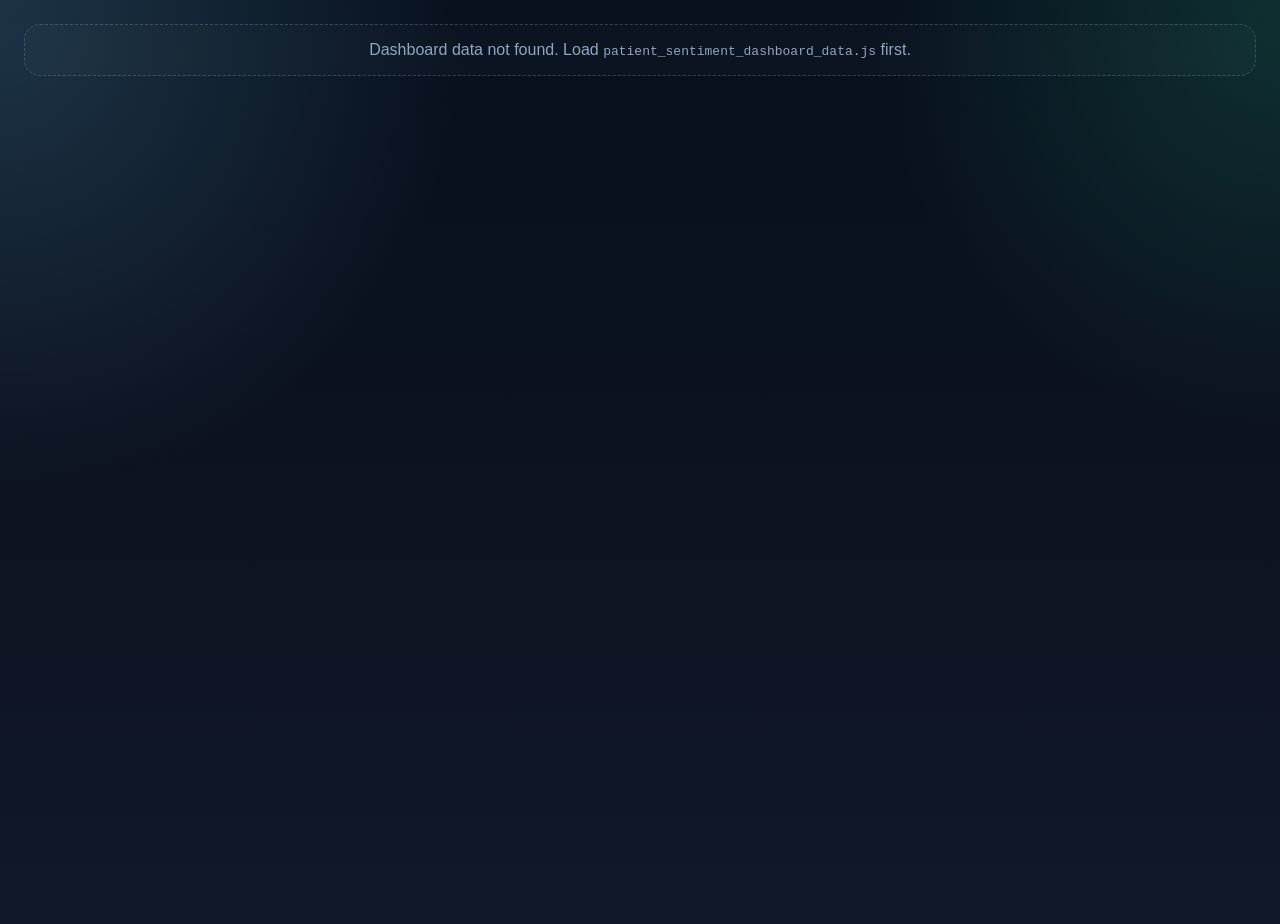
==== sentiment analysis v3/index.html @ 159002b5 "Add Netlify-ready patient sentiment dashboard" ====
<!doctype html>
<html lang="en">
<head>
  <meta charset="utf-8" />
  <meta name="viewport" content="width=device-width, initial-scale=1" />
  <title>Patient Sentiment Dashboard</title>
  <link rel="stylesheet" href="styles.css" />
</head>
<body>
  <main class="app-shell">
    <section class="hero">
      <div class="hero-copy">
        <div class="eyebrow">Netlify-ready static app</div>
        <h1>Patient Sentiment Dashboard</h1>
        <p>
          Explore classified feedback, compare sentiment mix by hospital, and click a top sentiment driver
          to filter the comments underneath.
        </p>
      </div>
      <div class="hero-stats">
        <div class="stat">
          <span>Feedbacks</span>
          <strong id="kpiFeedbacks">0</strong>
        </div>
        <div class="stat">
          <span>Sentiments</span>
          <strong id="kpiSentiments">0</strong>
        </div>
        <div class="stat">
          <span>Positive</span>
          <strong id="kpiPositive">0%</strong>
        </div>
        <div class="stat">
          <span>Negative</span>
          <strong id="kpiNegative">0%</strong>
        </div>
      </div>
    </section>

    <section class="panel filters">
      <div class="panel-head">
        <div>
          <h2>Filters</h2>
          <p>Use these controls to narrow the data before reviewing drivers and comments.</p>
        </div>
      </div>
      <div class="filter-grid">
        <label>
          Hospital
          <select id="hospitalFilter"></select>
        </label>
        <label>
          Source
          <select id="sourceFilter"></select>
        </label>
        <label>
          Sentiment
          <select id="polarityFilter"></select>
        </label>
        <label>
          Patient Type
          <select id="patientTypeFilter"></select>
        </label>
        <label>
          Minimum Confidence
          <input id="confidenceFilter" type="range" min="0" max="100" value="90" />
          <div class="range-row">
            <span>0%</span>
            <strong id="confidenceValue">90%</strong>
            <span>100%</span>
          </div>
        </label>
      </div>
    </section>

    <section class="grid-2">
      <section class="panel">
        <div class="panel-head">
          <div>
            <h2>Sentiment Breakdown</h2>
            <p>Current filtered view split into positive, negative, and neutral sentiment.</p>
          </div>
        </div>
        <div class="donut-wrap">
          <div class="donut" id="donutChart">
            <div class="donut-center">
              <strong id="donutValue">0%</strong>
              <span id="donutLabel">Positive share</span>
            </div>
          </div>
          <div class="bars">
            <div class="bar-row">
              <span>Positive</span>
              <div class="bar"><div id="posBar"></div></div>
              <strong id="posLabel">0%</strong>
            </div>
            <div class="bar-row">
              <span>Negative</span>
              <div class="bar"><div id="negBar"></div></div>
              <strong id="negLabel">0%</strong>
            </div>
            <div class="bar-row">
              <span>Neutral</span>
              <div class="bar"><div id="neuBar"></div></div>
              <strong id="neuLabel">0%</strong>
            </div>
          </div>
        </div>
      </section>

      <section class="panel">
        <div class="panel-head split">
          <div>
            <h2>Snapshot</h2>
            <p>Useful summary for the currently filtered data.</p>
          </div>
          <button id="clearDriver" class="ghost-btn" type="button">Clear Driver Filter</button>
        </div>
        <div class="snapshot-grid">
          <div class="snapshot">
            <span>Dominant tone</span>
            <strong id="dominantTone">-</strong>
          </div>
          <div class="snapshot">
            <span>Visible hospitals</span>
            <strong id="visibleHospitals">0</strong>
          </div>
          <div class="snapshot">
            <span>Visible sources</span>
            <strong id="visibleSources">0</strong>
          </div>
          <div class="snapshot">
            <span>Visible comments</span>
            <strong id="visibleComments">0</strong>
          </div>
        </div>
      </section>
    </section>

    <section class="panel">
      <div class="panel-head split">
        <div>
          <h2>Hospital Sentiment Breakdown</h2>
          <p>Sorted by the number of visible sentiment rows for each hospital.</p>
        </div>
      </div>
      <div id="hospitalBreakdown" class="list"></div>
    </section>

    <section class="panel">
      <div class="panel-head">
        <div>
          <h2>Top Sentiment Drivers</h2>
          <p>Click a driver to filter the classified comments below.</p>
        </div>
      </div>
      <div class="driver-grid">
        <div>
          <h3>Positive</h3>
          <div id="topPositive" class="driver-list"></div>
        </div>
        <div>
          <h3>Negative</h3>
          <div id="topNegative" class="driver-list"></div>
        </div>
      </div>
    </section>

    <section class="panel">
      <div class="panel-head split">
        <div>
          <h2>Classified Patient Comments</h2>
          <p id="commentNote">Showing non-overall-positive comments with confidence 90% or higher.</p>
        </div>
        <div class="chips">
          <span class="chip" id="activeDriverChip">No driver selected</span>
        </div>
      </div>
      <div id="commentsList" class="comments"></div>
    </section>
  </main>

  <script src="patient_sentiment_dashboard_data.js"></script>
  <script src="script.js"></script>
</body>
</html>
---- sentiment analysis v3/styles.css ----
:root{
  --bg:#0c1220;
  --bg2:#111a2e;
  --panel:rgba(15, 23, 42, .82);
  --panel-2:#17223a;
  --line:rgba(148, 163, 184, .16);
  --text:#edf4ff;
  --muted:#91a4c4;
  --brand:#7dd3fc;
  --brand-2:#34d399;
  --danger:#fb7185;
  --warning:#fbbf24;
  --shadow:0 20px 60px rgba(0, 0, 0, .32);
  --radius:22px;
}
*{box-sizing:border-box}
html,body{margin:0;min-height:100%;font-family:Inter,Segoe UI,Arial,sans-serif;color:var(--text);background:
  radial-gradient(circle at top left, rgba(125,211,252,.18), transparent 30%),
  radial-gradient(circle at top right, rgba(52,211,153,.16), transparent 26%),
  linear-gradient(180deg, #07101d 0%, #0c1220 46%, #111827 100%);}
body{min-height:100vh}
.app-shell{max-width:1500px;margin:0 auto;padding:24px;display:grid;gap:16px}
.hero,.panel{background:var(--panel);border:1px solid var(--line);border-radius:var(--radius);box-shadow:var(--shadow);backdrop-filter:blur(12px)}
.hero{padding:28px;display:grid;grid-template-columns:1.2fr .8fr;gap:20px;align-items:start;overflow:hidden;position:relative}
.hero::after{content:"";position:absolute;right:-90px;top:-90px;width:260px;height:260px;border-radius:50%;background:radial-gradient(circle, rgba(125,211,252,.15), transparent 66%)}
.eyebrow{display:inline-flex;align-items:center;gap:8px;padding:8px 12px;border-radius:999px;background:rgba(125,211,252,.12);border:1px solid rgba(125,211,252,.18);color:var(--brand);font-size:12px;letter-spacing:.08em;text-transform:uppercase}
h1{margin:14px 0 8px;font-size:clamp(30px,5vw,58px);line-height:1.02;letter-spacing:-.05em}
.hero-copy p,.panel-head p{margin:0;color:var(--muted);line-height:1.6}
.hero-stats{display:grid;grid-template-columns:repeat(2,minmax(0,1fr));gap:12px}
.stat,.snapshot{padding:16px;border:1px solid var(--line);border-radius:18px;background:linear-gradient(180deg, rgba(255,255,255,.04), rgba(255,255,255,.02))}
.stat span,.snapshot span{display:block;color:var(--muted);font-size:12px;text-transform:uppercase;letter-spacing:.06em;margin-bottom:8px}
.stat strong,.snapshot strong{font-size:28px;letter-spacing:-.05em}
.panel{padding:18px}
.panel-head{display:flex;justify-content:space-between;gap:12px;align-items:flex-start;margin-bottom:14px}
.panel-head.split{align-items:center}
.panel h2{margin:0;font-size:20px;letter-spacing:-.03em}
.panel h3{margin:0 0 12px;font-size:15px;color:#dbe7ff}
.grid-2{display:grid;grid-template-columns:1.15fr .85fr;gap:16px}
.filter-grid{display:grid;grid-template-columns:repeat(5,minmax(0,1fr));gap:12px}
label{display:grid;gap:8px;color:#d8e3f7;font-size:12px}
select,input[type="range"]{width:100%}
select{
  appearance:none;background:#0f172a;color:var(--text);border:1px solid #2a3550;border-radius:14px;
  padding:12px 14px;outline:none
}
input[type="range"]{accent-color:var(--brand)}
.range-row{display:flex;justify-content:space-between;align-items:center;color:var(--muted);font-size:12px}
.range-row strong{color:var(--text)}
.donut-wrap{display:grid;grid-template-columns:220px 1fr;gap:18px;align-items:center}
.donut{
  width:220px;height:220px;border-radius:50%;
  background:conic-gradient(var(--brand) 0 0, var(--danger) 0 0, var(--warning) 0 0);
  margin:0 auto;position:relative
}
.donut::after{content:"";position:absolute;inset:34px;border-radius:50%;background:var(--bg2);border:1px solid rgba(255,255,255,.08)}
.donut-center{position:absolute;inset:0;display:grid;place-items:center;text-align:center;padding:26px;z-index:1}
.donut-center strong{display:block;font-size:30px;letter-spacing:-.05em}
.donut-center span{display:block;margin-top:4px;color:var(--muted);font-size:12px;line-height:1.4}
.bars{display:grid;gap:14px}
.bar-row{display:grid;grid-template-columns:84px 1fr 72px;gap:12px;align-items:center}
.bar-row span{color:#d6e2f5;font-size:13px}
.bar-row strong{text-align:right}
.bar{height:12px;border-radius:999px;background:#1a2438;overflow:hidden;border:1px solid rgba(148,163,184,.18)}
.bar > div{height:100%;width:0}
#posBar{background:linear-gradient(90deg,#34d399,#10b981)}
#negBar{background:linear-gradient(90deg,#fb7185,#ef4444)}
#neuBar{background:linear-gradient(90deg,#fbbf24,#f59e0b)}
.snapshot-grid{display:grid;grid-template-columns:repeat(2,minmax(0,1fr));gap:12px}
.ghost-btn{
  border:1px solid #2a3550;background:#0f172a;color:var(--text);padding:11px 14px;border-radius:14px;
  cursor:pointer;font-weight:700
}
.ghost-btn:hover{border-color:#3b4b70}
.list{display:grid;gap:10px}
.hospital-row{
  display:grid;grid-template-columns:260px 1fr 110px;gap:12px;align-items:center;
  padding:12px 14px;border:1px solid var(--line);border-radius:16px;background:linear-gradient(180deg, rgba(255,255,255,.03), rgba(255,255,255,.015))
}
.hospital-name{font-weight:800;font-size:13px}
.stack{height:24px;border-radius:999px;overflow:hidden;background:#1a2438;border:1px solid rgba(148,163,184,.18);display:flex}
.seg{height:100%}
.seg.pos{background:linear-gradient(90deg,#34d399,#10b981)}
.seg.neg{background:linear-gradient(90deg,#fb7185,#ef4444)}
.seg.neu{background:linear-gradient(90deg,#fbbf24,#f59e0b)}
.metric{font-size:12px;color:var(--muted);text-align:right}
.driver-grid{display:grid;grid-template-columns:1fr 1fr;gap:12px}
.driver-list{display:grid;gap:10px}
.driver-card{
  padding:12px 14px;border:1px solid var(--line);border-radius:16px;background:linear-gradient(180deg, rgba(255,255,255,.04), rgba(255,255,255,.02));
  cursor:pointer;transition:transform .15s ease,border-color .15s ease,box-shadow .15s ease
}
.driver-card:hover{transform:translateY(-1px);border-color:#34507b;box-shadow:0 10px 20px rgba(0,0,0,.18)}
.driver-card.active{border-color:var(--brand);box-shadow:0 0 0 1px rgba(125,211,252,.15), 0 14px 28px rgba(0,0,0,.2)}
.driver-card .row{display:flex;justify-content:space-between;gap:12px;align-items:flex-start}
.driver-card .name{font-weight:800;font-size:13px;line-height:1.45}
.driver-card .share{font-size:12px;color:var(--muted);white-space:nowrap}
.driver-card .bar{margin-top:10px}
.comments{display:grid;gap:12px;max-height:520px;overflow:auto;padding-right:4px}
.comment{
  padding:14px;border:1px solid var(--line);border-radius:16px;background:linear-gradient(180deg, rgba(255,255,255,.04), rgba(255,255,255,.02))
}
.comment-top{display:flex;justify-content:space-between;gap:12px;flex-wrap:wrap;align-items:center;margin-bottom:8px}
.chips{display:flex;gap:8px;flex-wrap:wrap}
.chip{
  padding:5px 9px;border-radius:999px;background:rgba(125,211,252,.08);border:1px solid rgba(125,211,252,.18);
  color:#d8ebff;font-size:11px;font-weight:700
}
.chip.pos{background:rgba(52,211,153,.1);border-color:rgba(52,211,153,.2)}
.chip.neg{background:rgba(251,113,133,.1);border-color:rgba(251,113,133,.2)}
.chip.neu{background:rgba(251,191,36,.1);border-color:rgba(251,191,36,.2)}
.comment p{margin:0;color:var(--text);line-height:1.55;font-size:13px}
.comment-note{color:var(--muted);font-size:12px;margin-bottom:10px}
.empty{
  padding:16px;border:1px dashed rgba(148,163,184,.3);border-radius:16px;color:var(--muted);text-align:center;background:rgba(255,255,255,.02)
}
@media (max-width: 1100px){
  .hero,.grid-2,.donut-wrap,.driver-grid,.filter-grid{grid-template-columns:1fr}
}
@media (max-width: 700px){
  .app-shell{padding:14px}
  .hero{padding:20px}
  .hero-stats,.snapshot-grid{grid-template-columns:1fr 1fr}
  .hospital-row{grid-template-columns:1fr}
  .bar-row{grid-template-columns:72px 1fr 56px}
}
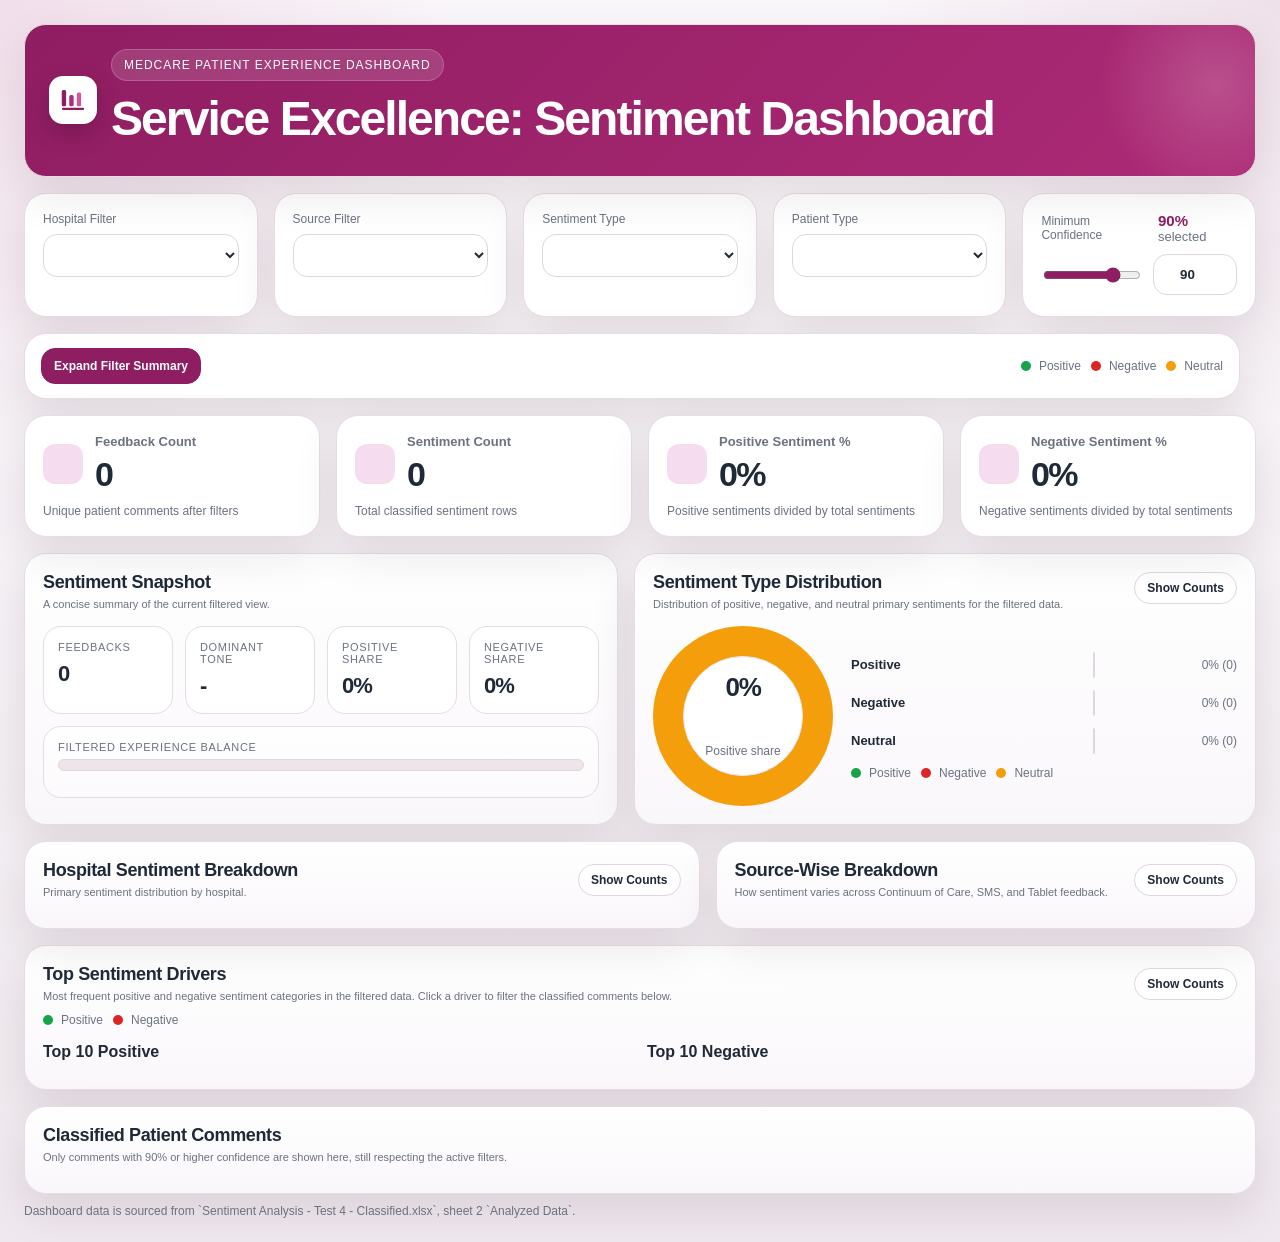
==== commit bf8f149f: "Use patient sentiment dashboard as the entrypoint" ====
--- a/sentiment analysis v3/index.html
+++ b/sentiment analysis v3/index.html
@@ -3,184 +3,22 @@
 <head>
   <meta charset="utf-8" />
   <meta name="viewport" content="width=device-width, initial-scale=1" />
+  <meta http-equiv="refresh" content="0; url=patient_sentiment_dashboard.html" />
   <title>Patient Sentiment Dashboard</title>
-  <link rel="stylesheet" href="styles.css" />
+  <style>
+    body{
+      margin:0;
+      min-height:100vh;
+      display:grid;
+      place-items:center;
+      font-family:Segoe UI, Arial, sans-serif;
+      background:#0f172a;
+      color:#e5eefb;
+    }
+    a{color:#7dd3fc}
+  </style>
 </head>
 <body>
-  <main class="app-shell">
-    <section class="hero">
-      <div class="hero-copy">
-        <div class="eyebrow">Netlify-ready static app</div>
-        <h1>Patient Sentiment Dashboard</h1>
-        <p>
-          Explore classified feedback, compare sentiment mix by hospital, and click a top sentiment driver
-          to filter the comments underneath.
-        </p>
-      </div>
-      <div class="hero-stats">
-        <div class="stat">
-          <span>Feedbacks</span>
-          <strong id="kpiFeedbacks">0</strong>
-        </div>
-        <div class="stat">
-          <span>Sentiments</span>
-          <strong id="kpiSentiments">0</strong>
-        </div>
-        <div class="stat">
-          <span>Positive</span>
-          <strong id="kpiPositive">0%</strong>
-        </div>
-        <div class="stat">
-          <span>Negative</span>
-          <strong id="kpiNegative">0%</strong>
-        </div>
-      </div>
-    </section>
-
-    <section class="panel filters">
-      <div class="panel-head">
-        <div>
-          <h2>Filters</h2>
-          <p>Use these controls to narrow the data before reviewing drivers and comments.</p>
-        </div>
-      </div>
-      <div class="filter-grid">
-        <label>
-          Hospital
-          <select id="hospitalFilter"></select>
-        </label>
-        <label>
-          Source
-          <select id="sourceFilter"></select>
-        </label>
-        <label>
-          Sentiment
-          <select id="polarityFilter"></select>
-        </label>
-        <label>
-          Patient Type
-          <select id="patientTypeFilter"></select>
-        </label>
-        <label>
-          Minimum Confidence
-          <input id="confidenceFilter" type="range" min="0" max="100" value="90" />
-          <div class="range-row">
-            <span>0%</span>
-            <strong id="confidenceValue">90%</strong>
-            <span>100%</span>
-          </div>
-        </label>
-      </div>
-    </section>
-
-    <section class="grid-2">
-      <section class="panel">
-        <div class="panel-head">
-          <div>
-            <h2>Sentiment Breakdown</h2>
-            <p>Current filtered view split into positive, negative, and neutral sentiment.</p>
-          </div>
-        </div>
-        <div class="donut-wrap">
-          <div class="donut" id="donutChart">
-            <div class="donut-center">
-              <strong id="donutValue">0%</strong>
-              <span id="donutLabel">Positive share</span>
-            </div>
-          </div>
-          <div class="bars">
-            <div class="bar-row">
-              <span>Positive</span>
-              <div class="bar"><div id="posBar"></div></div>
-              <strong id="posLabel">0%</strong>
-            </div>
-            <div class="bar-row">
-              <span>Negative</span>
-              <div class="bar"><div id="negBar"></div></div>
-              <strong id="negLabel">0%</strong>
-            </div>
-            <div class="bar-row">
-              <span>Neutral</span>
-              <div class="bar"><div id="neuBar"></div></div>
-              <strong id="neuLabel">0%</strong>
-            </div>
-          </div>
-        </div>
-      </section>
-
-      <section class="panel">
-        <div class="panel-head split">
-          <div>
-            <h2>Snapshot</h2>
-            <p>Useful summary for the currently filtered data.</p>
-          </div>
-          <button id="clearDriver" class="ghost-btn" type="button">Clear Driver Filter</button>
-        </div>
-        <div class="snapshot-grid">
-          <div class="snapshot">
-            <span>Dominant tone</span>
-            <strong id="dominantTone">-</strong>
-          </div>
-          <div class="snapshot">
-            <span>Visible hospitals</span>
-            <strong id="visibleHospitals">0</strong>
-          </div>
-          <div class="snapshot">
-            <span>Visible sources</span>
-            <strong id="visibleSources">0</strong>
-          </div>
-          <div class="snapshot">
-            <span>Visible comments</span>
-            <strong id="visibleComments">0</strong>
-          </div>
-        </div>
-      </section>
-    </section>
-
-    <section class="panel">
-      <div class="panel-head split">
-        <div>
-          <h2>Hospital Sentiment Breakdown</h2>
-          <p>Sorted by the number of visible sentiment rows for each hospital.</p>
-        </div>
-      </div>
-      <div id="hospitalBreakdown" class="list"></div>
-    </section>
-
-    <section class="panel">
-      <div class="panel-head">
-        <div>
-          <h2>Top Sentiment Drivers</h2>
-          <p>Click a driver to filter the classified comments below.</p>
-        </div>
-      </div>
-      <div class="driver-grid">
-        <div>
-          <h3>Positive</h3>
-          <div id="topPositive" class="driver-list"></div>
-        </div>
-        <div>
-          <h3>Negative</h3>
-          <div id="topNegative" class="driver-list"></div>
-        </div>
-      </div>
-    </section>
-
-    <section class="panel">
-      <div class="panel-head split">
-        <div>
-          <h2>Classified Patient Comments</h2>
-          <p id="commentNote">Showing non-overall-positive comments with confidence 90% or higher.</p>
-        </div>
-        <div class="chips">
-          <span class="chip" id="activeDriverChip">No driver selected</span>
-        </div>
-      </div>
-      <div id="commentsList" class="comments"></div>
-    </section>
-  </main>
-
-  <script src="patient_sentiment_dashboard_data.js"></script>
-  <script src="script.js"></script>
+  <p>Redirecting to the dashboard. If it does not load, open <a href="patient_sentiment_dashboard.html">patient_sentiment_dashboard.html</a>.</p>
 </body>
 </html>
